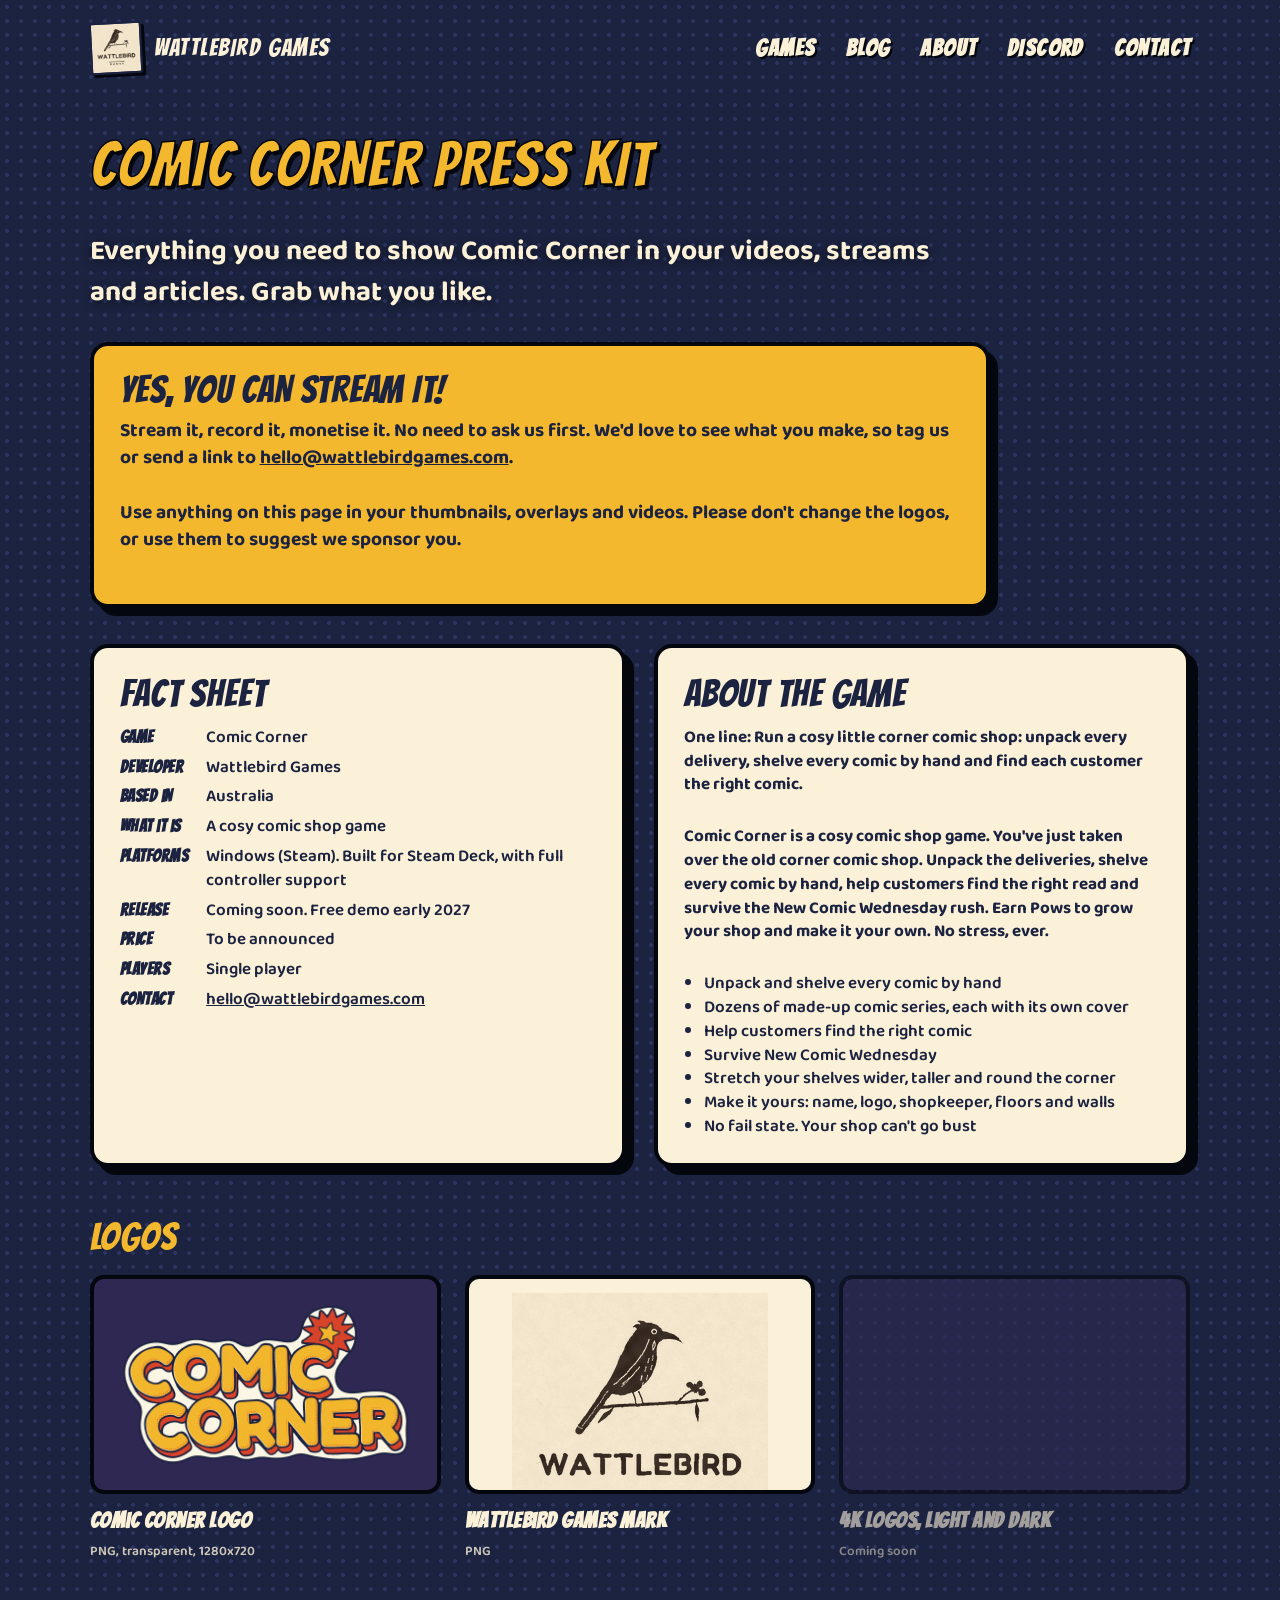
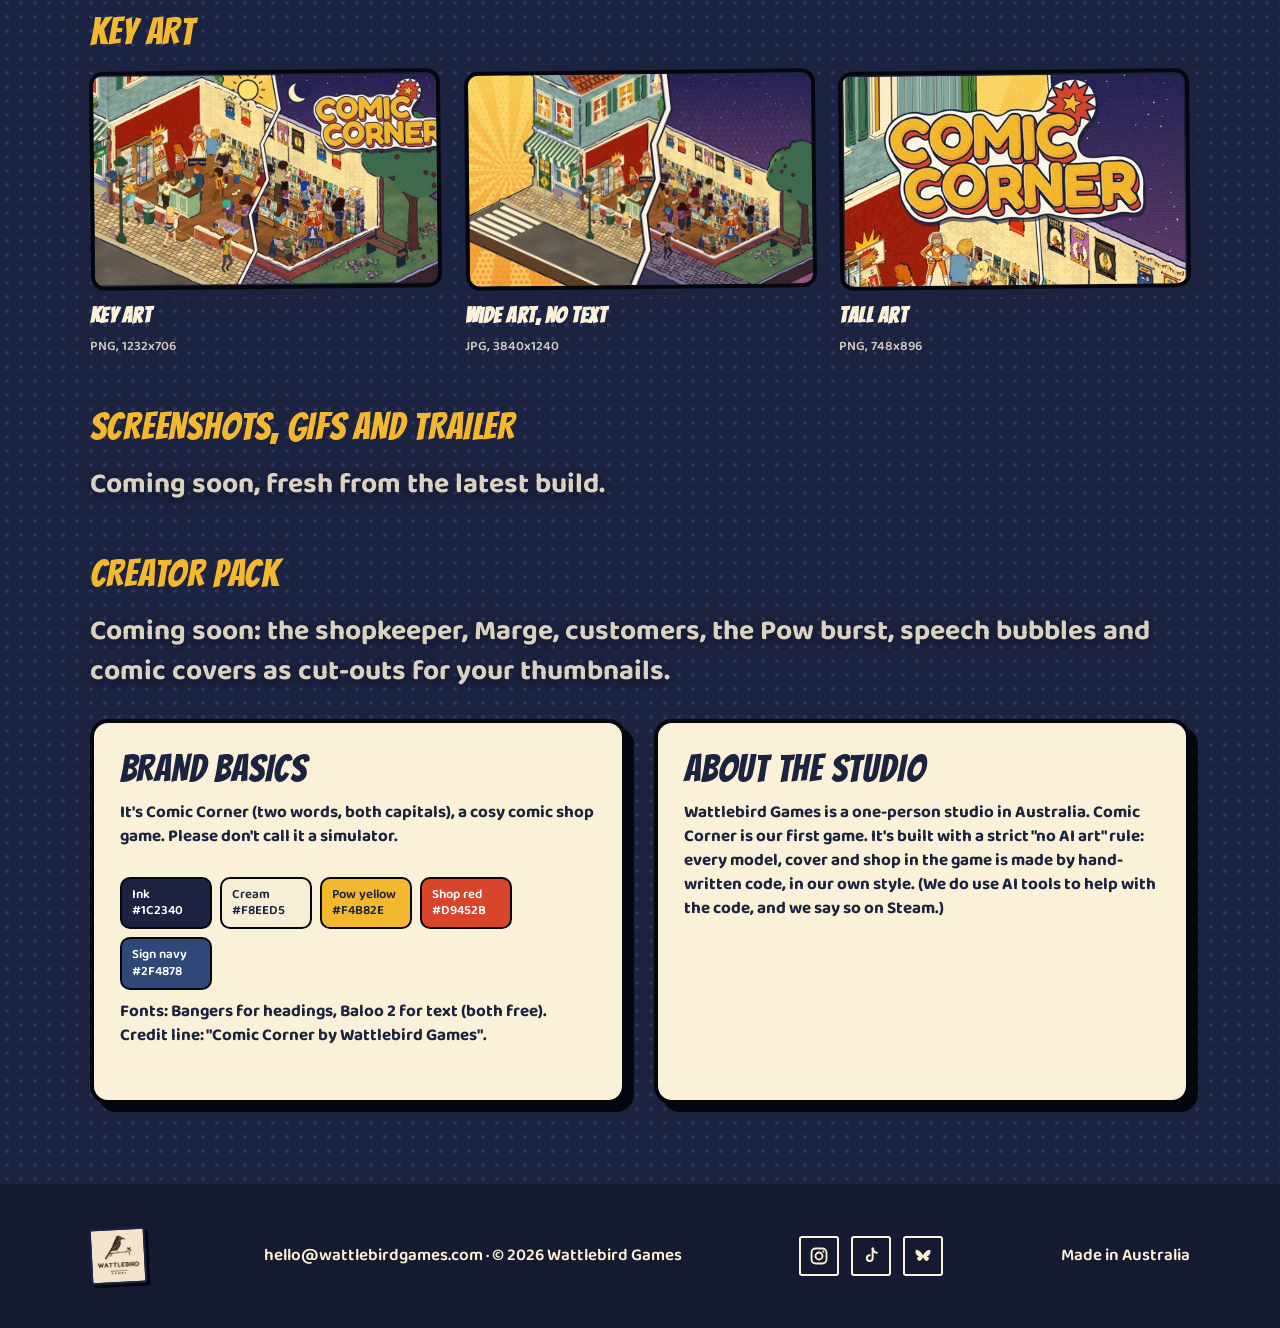
==== press/index.html @ 121e094f "Draft press kit page for Comic Corner (/press) Fact sheet, stream permission, logos, key art, brand " ====
<!doctype html>
<html lang="en-AU">
<head>
<meta charset="utf-8"><meta name="viewport" content="width=device-width,initial-scale=1"><meta name="theme-color" content="#1c2340">
<title>Press kit · Comic Corner · Wattlebird Games</title>
<meta name="description" content="Comic Corner press and creator kit: logos, key art, facts and permission to stream.">
<meta property="og:title" content="Comic Corner press kit"><meta property="og:type" content="website"><meta property="og:url" content="https://wattlebirdgames.com/press/"><meta property="og:description" content="Logos, key art, facts and permission to stream Comic Corner."><meta property="og:image" content="https://wattlebirdgames.com/img/og-comic-corner.jpg"><link rel="canonical" href="https://wattlebirdgames.com/press/">
<link rel="icon" href="../img/favicon.png"><link rel="preload" href="../fonts/Bangers.ttf" as="font" type="font/ttf" crossorigin><link rel="stylesheet" href="../css/site.css">
</head>
<body>
<a class="skip" href="#main">Skip to content</a>
<nav class="top" aria-label="Main">
  <a class="brand" href="../index.html"><img src="../img/mark.png" alt=""><span>WATTLEBIRD GAMES</span></a>
  <div class="links"><a href="../index.html#games">Games</a><a href="../blog/">Blog</a><a href="../index.html#about">About</a><a class="hide-sm" href="#" data-discord>Discord</a><a href="../index.html#contact">Contact</a></div>
</nav>
<main id="main" class="hero blogpage press">
<div class="wide page-top">
  <div class="sec-head"><h2>Comic Corner press kit</h2></div>
  <p class="lead">Everything you need to show Comic Corner in your videos, streams and articles. Grab what you like.</p>

  <div class="ok-box">
    <h3>Yes, you can stream it!</h3>
    <p>Stream it, record it, monetise it. No need to ask us first. We'd love to see what you make, so tag us or send a link to <a href="mailto:hello@wattlebirdgames.com">hello@wattlebirdgames.com</a>.</p>
    <p>Use anything on this page in your thumbnails, overlays and videos. Please don't change the logos, or use them to suggest we sponsor you.</p>
  </div>

  <div class="press-grid">
    <section class="panel" aria-labelledby="facts">
      <h3 id="facts">Fact sheet</h3>
      <dl class="facts">
        <dt>Game</dt><dd>Comic Corner</dd>
        <dt>Developer</dt><dd>Wattlebird Games</dd>
        <dt>Based in</dt><dd>Australia</dd>
        <dt>What it is</dt><dd>A cosy comic shop game</dd>
        <dt>Platforms</dt><dd>Windows (Steam). Built for Steam Deck, with full controller support</dd>
        <dt>Release</dt><dd>Coming soon. Free demo early 2027</dd>
        <dt>Price</dt><dd>To be announced</dd>
        <dt>Players</dt><dd>Single player</dd>
        <dt>Contact</dt><dd><a href="mailto:hello@wattlebirdgames.com">hello@wattlebirdgames.com</a></dd>
      </dl>
    </section>
    <section class="panel" aria-labelledby="about-game">
      <h3 id="about-game">About the game</h3>
      <p><b>One line:</b> Run a cosy little corner comic shop: unpack every delivery, shelve every comic by hand and find each customer the right comic.</p>
      <p>Comic Corner is a cosy comic shop game. You've just taken over the old corner comic shop. Unpack the deliveries, shelve every comic by hand, help customers find the right read and survive the New Comic Wednesday rush. Earn Pows to grow your shop and make it your own. No stress, ever.</p>
      <ul>
        <li>Unpack and shelve every comic by hand</li>
        <li>Dozens of made-up comic series, each with its own cover</li>
        <li>Help customers find the right comic</li>
        <li>Survive New Comic Wednesday</li>
        <li>Stretch your shelves wider, taller and round the corner</li>
        <li>Make it yours: name, logo, shopkeeper, floors and walls</li>
        <li>No fail state. Your shop can't go bust</li>
      </ul>
    </section>
  </div>

  <h3 class="sub">Logos</h3>
  <div class="dl-grid">
    <a class="dl" href="files/comic-corner-logo-1280x720.png" download><span class="chk"><img src="files/comic-corner-logo-1280x720.png" alt="Comic Corner logo" loading="lazy"></span><b>Comic Corner logo</b><small>PNG, transparent, 1280x720</small></a>
    <a class="dl" href="files/wattlebird-games-mark.png" download><span class="chk light"><img src="files/wattlebird-games-mark.png" alt="Wattlebird Games mark" loading="lazy"></span><b>Wattlebird Games mark</b><small>PNG</small></a>
    <div class="dl soon"><span class="chk"></span><b>4K logos, light and dark</b><small>Coming soon</small></div>
  </div>

  <h3 class="sub">Key art</h3>
  <div class="dl-grid">
    <a class="dl" href="files/comic-corner-key-art-1232x706.png" download><span class="frame"><img src="img/key-art.jpg" alt="Comic Corner key art: the shop by day and by night" loading="lazy"></span><b>Key art</b><small>PNG, 1232x706</small></a>
    <a class="dl" href="files/comic-corner-wide-3840x1240.jpg" download><span class="frame"><img src="img/wide.jpg" alt="Wide Comic Corner art, no text" loading="lazy"></span><b>Wide art, no text</b><small>JPG, 3840x1240</small></a>
    <a class="dl" href="files/comic-corner-vertical-748x896.png" download><span class="frame"><img src="img/vertical.jpg" alt="Tall Comic Corner art" loading="lazy"></span><b>Tall art</b><small>PNG, 748x896</small></a>
  </div>

  <h3 class="sub">Screenshots, GIFs and trailer</h3>
  <p class="soon-line">Coming soon, fresh from the latest build.</p>

  <h3 class="sub">Creator pack</h3>
  <p class="soon-line">Coming soon: the shopkeeper, Marge, customers, the Pow burst, speech bubbles and comic covers as cut-outs for your thumbnails.</p>

  <div class="press-grid">
    <section class="panel" aria-labelledby="brand">
      <h3 id="brand">Brand basics</h3>
      <p>It's <b>Comic Corner</b> (two words, both capitals), a <b>cosy comic shop game</b>. Please don't call it a simulator.</p>
      <div class="swatches">
        <span style="--c:#1C2340">Ink<br>#1C2340</span><span style="--c:#F8EED5;--t:#1C2340">Cream<br>#F8EED5</span><span style="--c:#F4B82E;--t:#1C2340">Pow yellow<br>#F4B82E</span><span style="--c:#D9452B">Shop red<br>#D9452B</span><span style="--c:#2F4878">Sign navy<br>#2F4878</span>
      </div>
      <p>Fonts: Bangers for headings, Baloo 2 for text (both free). Credit line: "Comic Corner by Wattlebird Games".</p>
    </section>
    <section class="panel" aria-labelledby="studio">
      <h3 id="studio">About the studio</h3>
      <p>Wattlebird Games is a one-person studio in Australia. Comic Corner is our first game. It's built with a strict "no AI art" rule: every model, cover and shop in the game is made by hand-written code, in our own style. (We do use AI tools to help with the code, and we say so on Steam.)</p>
      <!-- DREW'S LINE GOES HERE -->
    </section>
  </div>
</div>
</main>
<footer>
  <img src="../img/mark.png" alt="Wattlebird Games">
  <span><a href="mailto:hello@wattlebirdgames.com">hello@wattlebirdgames.com</a> · © <span data-year>2026</span> Wattlebird Games</span>
  <div class="socials"><a href="https://www.instagram.com/wattlebirdgames/" target="_blank" rel="noopener" aria-label="Wattlebird Games on Instagram" title="Instagram"><svg viewBox="0 0 24 24" aria-hidden="true"><rect x="3" y="3" width="18" height="18" rx="5" fill="none" stroke="currentColor" stroke-width="2.2"/><circle cx="12" cy="12" r="4.2" fill="none" stroke="currentColor" stroke-width="2.2"/><circle cx="17.3" cy="6.7" r="1.3" fill="currentColor"/></svg></a><a href="https://www.tiktok.com/@wattlebirdgames" target="_blank" rel="noopener" aria-label="Wattlebird Games on TikTok" title="TikTok"><svg viewBox="0 0 24 24" aria-hidden="true"><path d="M14 3v11.5a3.5 3.5 0 1 1-3.5-3.5" fill="none" stroke="currentColor" stroke-width="2.4" stroke-linecap="round"/><path d="M14 3c.4 2.8 2.2 4.6 5 5" fill="none" stroke="currentColor" stroke-width="2.4" stroke-linecap="round"/></svg></a><a href="https://bsky.app/profile/wattlebirdgames.bsky.social" target="_blank" rel="noopener" aria-label="Wattlebird Games on Bluesky" title="Bluesky"><svg viewBox="0 0 24 24" aria-hidden="true"><path d="M12 11C10 7 6.5 4.5 4.5 4.5 3 4.5 3 6 3 7c0 1.5.8 5 4.5 5.5C5 13 4 15 6 17c2.5 2.5 4.5-.5 6-3.5 1.5 3 3.5 6 6 3.5 2-2 1-4-1.5-4.5C20.2 12 21 8.5 21 7c0-1 0-2.5-1.5-2.5-2 0-5.5 2.5-7.5 6.5z" fill="currentColor"/></svg></a></div>
  <span>Made in Australia</span>
</footer>
<script src="../js/site.js"></script>
</body>
</html>
---- css/site.css ----
/* Wattlebird Games website: look "Night on the corner", restyled 23 Nov 2026 with the game's Comic panel kit (Drew picked A) */

:root{
  --cream:#FAEED6; --yel:#F4C440; --ink:#3A2A20;
  --night:#1e2044; --night2:#2f2853; --plum:#4c365f; --rose:#96565c; --peach:#d98a6a;
  --foot:#16172f;
  --pad:clamp(20px,7vw,120px);
}
*{box-sizing:border-box;margin:0;padding:0}
html{scroll-behavior:smooth;-webkit-text-size-adjust:100%}
body{font-family:Baloo,system-ui,sans-serif;background:var(--night);color:var(--cream);line-height:1.4;overflow-x:hidden}
img{max-width:100%;height:auto;display:block}
a{color:inherit}
.skip{position:absolute;left:-999px;top:8px;background:var(--yel);color:var(--ink);padding:8px 14px;border-radius:10px;z-index:9}
.skip:focus{left:8px}

/* Buttons */
.btn{display:inline-block;font-family:Bangers;font-size:clamp(17px,1.6vw,22px);padding:.6em 1.25em;border-radius:14px;
  background:var(--yel);color:var(--ink);border:3px solid var(--ink);text-decoration:none;
  box-shadow:0 4px 0 var(--ink);transition:transform .12s ease,box-shadow .12s ease}
.btn:hover{transform:translateY(-2px);box-shadow:0 6px 0 var(--ink)}
.btn:active{transform:translateY(2px);box-shadow:0 2px 0 var(--ink)}
.btn:focus-visible,a:focus-visible{outline:3px solid var(--yel);outline-offset:3px}
.btn.ghost{background:transparent;color:var(--cream);border-color:var(--cream);box-shadow:none}
.btn.ghost-ink{background:transparent;box-shadow:none}
.btn.big{font-size:clamp(20px,2vw,28px);padding:.65em 1.6em}
.btns{display:flex;flex-wrap:wrap;gap:12px}

/* Nav */
nav.top{position:absolute;inset:0 0 auto 0;z-index:5;display:flex;justify-content:space-between;align-items:center;
  gap:16px;padding:22px var(--pad);font-size:clamp(15px,1.4vw,20px)}
nav.top .brand{display:flex;align-items:center;gap:12px;font-family:Bangers;letter-spacing:2px;text-decoration:none;white-space:nowrap}
nav.top .brand img{height:44px;width:44px;border-radius:6px;filter:invert(1) brightness(2)}
nav.top .links{display:flex;align-items:center;gap:clamp(14px,2.4vw,34px)}
nav.top .links a{text-decoration:none;opacity:.92}
nav.top .links a:hover{opacity:1;text-decoration:underline;text-underline-offset:4px}
nav.top .links .btn{font-size:16px;padding:7px 14px;box-shadow:0 3px 0 var(--ink);opacity:1}
nav.top .links .btn:hover{text-decoration:none}

/* Hero */
.hero{position:relative;min-height:min(900px,100vh);
  background:linear-gradient(#1f1f45 0%,#2f2853 38%,#4c365f 70%,#8a5560 100%);overflow:hidden}
.hero .art{position:absolute;right:-6vw;bottom:0;width:min(1380px,90vw);
  --mx:linear-gradient(90deg,transparent 0,#000 20%);--my:linear-gradient(transparent 0,#000 22%);
  -webkit-mask-image:var(--mx),var(--my);mask-image:var(--mx),var(--my);-webkit-mask-composite:source-in;mask-composite:intersect}
.hero .t{position:relative;z-index:2;padding:clamp(150px,22vh,220px) var(--pad) 0;max-width:calc(520px + 2 * var(--pad))}
.hero .logo{width:min(470px,100%)}
.hero p{font-size:clamp(22px,2.2vw,30px);margin:16px 0 28px;text-shadow:0 2px 10px #0008}
.hero .note{position:absolute;left:var(--pad);bottom:44px;font-size:17px;opacity:.85;z-index:2}

/* Sections */
section{padding:clamp(56px,7vw,90px) var(--pad);position:relative}
.warm{background:linear-gradient(#8a5560,#d98a6a)}
.cream{background:var(--cream);color:var(--ink)}
h2{font-family:Bangers;font-size:clamp(34px,4.2vw,56px);line-height:1.1;margin-bottom:16px}
h3{font-family:Bangers;font-size:clamp(28px,3vw,40px);line-height:1.15;margin-bottom:10px}
.lead{font-size:clamp(18px,1.9vw,26px);line-height:1.45;max-width:880px}
.frame{border:5px solid var(--ink);border-radius:18px;overflow:hidden;box-shadow:10px 10px 0 #00000040;background:var(--ink)}
.frame img{width:100%;height:100%;object-fit:cover}
.wide{max-width:1200px;margin:0 auto}

/* Home: about + games */
.about{display:flex;gap:clamp(30px,5vw,70px);align-items:center}
.about > div{flex:1}
.about .badge{width:clamp(150px,17vw,230px);border-radius:30px;border:5px solid var(--ink);flex:none}
.game-card{display:flex;gap:clamp(28px,4vw,50px);align-items:center;margin-top:20px}
.game-card .frame{flex:1.15;aspect-ratio:620/420}
.game-card .info{flex:1}
.game-card .info .logo{width:min(330px,80%)}
.game-card .info .lead{margin:14px 0 26px}

/* Game page */
.trailer{position:relative;max-width:1000px;margin:0 auto;aspect-ratio:16/9}
.trailer img{filter:brightness(.75)}
.trailer .play{position:absolute;left:50%;top:50%;transform:translate(-50%,-50%);width:clamp(76px,9vw,120px);aspect-ratio:1;
  border-radius:50%;background:var(--yel);border:5px solid var(--ink);display:grid;place-items:center;color:var(--ink);font-size:clamp(30px,3.6vw,50px);padding-left:.12em}
.cap{font-size:clamp(16px,1.6vw,22px);margin-top:14px;text-align:center}
.three{display:grid;grid-template-columns:repeat(3,1fr);gap:28px;margin-top:30px}
.three .frame{aspect-ratio:16/9;background:var(--cream)}
.feat{display:flex;gap:clamp(28px,4.5vw,60px);align-items:center;margin:clamp(36px,5vw,50px) 0}
.feat.flip{flex-direction:row-reverse}
.feat .frame{flex:1.3;aspect-ratio:640/380}
.feat > div:last-child{flex:1}
.cta{text-align:center}
.cta .logo{width:min(380px,80%);margin:0 auto}
.cta .lead{margin:14px auto 28px}

/* Footer */
footer{background:var(--foot);padding:44px var(--pad);display:flex;justify-content:space-between;align-items:center;gap:20px;font-size:17px;flex-wrap:wrap}
footer img{height:56px;width:56px;border-radius:6px;filter:invert(1) brightness(2)}
footer a{text-decoration:none}
footer a:hover{text-decoration:underline}

@media (max-width:1250px) and (min-width:1001px){.hero .art{width:80vw;right:-8vw}}
/* Tablet */
@media (max-width:1000px){
  .hero{min-height:0;padding-bottom:0}
  .hero .t{max-width:none;padding-top:120px}
  .hero .art{position:relative;width:100%;aspect-ratio:4/3;object-fit:cover;object-position:58% 85%;margin-top:10px;--mx:linear-gradient(90deg,transparent 0,#000 12%,#000 88%,transparent);--my:linear-gradient(transparent 0,#000 20%)}
  .hero .note{position:relative;left:auto;bottom:auto;padding:0 var(--pad) 26px;margin-top:-8px}
}
/* Phone */
@media (max-width:720px){
  nav.top{padding:16px 20px}
  nav.top .brand span{display:none}
  nav.top .links{gap:16px;font-size:15px}
  nav.top .links .hide-sm{display:none}
  .hero .t{padding-top:96px;text-align:center}
  .hero .logo{margin:0 auto;width:min(340px,90%)}
  .hero .btns{justify-content:center}
  .hero .note{text-align:center}
  .about{flex-direction:column-reverse;text-align:center}
  .about .badge{width:120px;border-radius:20px;border-width:4px}
  .about .lead{margin:0 auto}
  .game-card,.feat,.feat.flip{flex-direction:column;align-items:stretch}
  .game-card .frame,.feat .frame{flex:none;width:100%}
  .three{grid-template-columns:1fr;gap:22px}
  .frame{box-shadow:6px 6px 0 #00000040;border-width:4px}
  footer{flex-direction:column;text-align:center}
}
@media (prefers-reduced-motion:reduce){*{transition:none!important;scroll-behavior:auto!important}}

.follow{margin:30px 0 10px;font-size:18px;opacity:.9}
.socials{display:flex;gap:12px;justify-content:center;align-items:center}
.socials a{display:inline-flex;width:40px;height:40px;border-radius:50%;align-items:center;justify-content:center;color:var(--cream);border:2px solid currentColor;transition:transform .15s}
.socials a:hover{transform:translateY(-2px)}
.socials svg{width:20px;height:20px}
.socials.big a{width:54px;height:54px;border-width:3px}
.socials.big svg{width:26px;height:26px}

.game-card .frame.capsule{aspect-ratio:1232/706}
.sr{position:absolute;width:1px;height:1px;overflow:hidden;clip:rect(0 0 0 0)}
@media (min-width:1001px){.hero .art{width:min(1240px,70vw);right:-3vw;--mx:linear-gradient(90deg,transparent 0,#000 28%)}}
.game-card .info .playtest{margin:0 0 18px;font-size:clamp(16px,1.3vw,19px)}
.game-card .info .playtest b{font-family:Bangers;font-weight:normal}

/* ===== Game kit: the game's Comic panel kit (Blend): navy ink, cream paper, red + yellow, Bangers caps, Baloo 2 text */
@font-face{font-family:Bangers;src:url(../fonts/Bangers.ttf) format("truetype");font-display:swap}
@font-face{font-family:Baloo;src:url(../fonts/Baloo2.ttf) format("truetype");font-weight:400 800;font-display:swap}
:root{--ink:#1c2340;--cream:#fbf1d8;--yel:#f4b82e;--red:#d9452b;--night:#1c2340;--foot:#151a31;--paper:#fffdf6}
body{font-family:Baloo,system-ui,sans-serif;font-weight:600;background:var(--night)}
h2,h3,nav.top .brand{font-family:Bangers;font-weight:400;letter-spacing:.02em;text-transform:uppercase}
h2{font-size:clamp(44px,5vw,72px)}
.cream h2{color:var(--red);text-shadow:3px 3px 0 var(--ink);-webkit-text-stroke:1.5px var(--ink)}
/* halftone night, like the loading screen */
.hero{background:radial-gradient(circle,#2b3560 1.6px,transparent 2px) 0 0/14px 14px,var(--night)}
.hero p{font-weight:700}
nav.top .brand{font-size:1.35em;letter-spacing:.06em}
/* Buttons = Blend buttons: crisp 3px corners, 2.5px ink edge, hard ink shadow, Bangers caps */
.btn{font-family:Bangers;font-weight:400;letter-spacing:.04em;text-transform:uppercase;font-size:clamp(22px,1.9vw,28px);
  border-radius:3px;border:3px solid var(--ink);box-shadow:4px 4px 0 var(--ink);padding:.45em 1.1em;text-align:center;line-height:1.1}
.btn:hover{transform:translate(-2px,-2px);box-shadow:6px 6px 0 var(--ink)}
.btn:active{transform:translate(3px,3px);box-shadow:1px 1px 0 var(--ink)}
.btn.alt{background:var(--red);color:var(--paper)}
.btn.ghost{background:var(--paper);color:var(--ink);border-color:var(--ink);box-shadow:4px 4px 0 #000a}
.btns.pair{display:grid;grid-template-columns:1fr 1fr;gap:16px;max-width:580px}
/* sections: flat colour, paper grain, no gradients */
.warm{background:radial-gradient(circle,#e25a3f 1.6px,transparent 2px) 0 0/12px 12px,var(--red);color:var(--paper);border-top:4px solid var(--ink);border-bottom:4px solid var(--ink)}
.warm h2{color:var(--yel);text-shadow:3px 3px 0 var(--ink);-webkit-text-stroke:1.5px var(--ink)}
.cream{background:url("data:image/svg+xml,%3Csvg xmlns='http://www.w3.org/2000/svg' width='160' height='160'%3E%3Cfilter id='n'%3E%3CfeTurbulence baseFrequency='.9' numOctaves='2'/%3E%3CfeColorMatrix values='0 0 0 0 .35 0 0 0 0 .28 0 0 0 0 .18 0 0 0 .09 0'/%3E%3C/filter%3E%3Crect width='160' height='160' filter='url(%23n)'/%3E%3C/svg%3E"),var(--cream);color:var(--ink)}
.frame{border:4px solid var(--ink);border-radius:3px;box-shadow:8px 8px 0 var(--ink);transform:rotate(-.6deg)}
.about .badge{border-radius:3px;border-color:var(--ink);box-shadow:6px 6px 0 #0006;transform:rotate(2deg);background:var(--paper)}
.game-card .info .playtest{background:var(--paper);border:2.5px solid var(--ink);box-shadow:4px 4px 0 var(--ink);padding:12px 16px;border-radius:3px;font-weight:600}
.game-card .info .playtest b{font-family:Bangers;font-size:1.25em;letter-spacing:.03em;color:var(--red);text-transform:uppercase}
.hero .note{font-family:Bangers;letter-spacing:.05em;font-size:22px;background:var(--yel);color:var(--ink);border:2.5px solid var(--ink);padding:4px 12px;transform:rotate(-2deg);box-shadow:3px 3px 0 #0008;opacity:1}
.socials a{border-radius:3px}
.btns.pair{display:flex;flex-wrap:wrap;max-width:600px}.btns.pair .btn{flex:1 1 0;min-width:220px;white-space:nowrap;display:flex;align-items:center;justify-content:center}

/* Get in touch: navy halftone like the hero, so the red band is used once */
#contact{background:radial-gradient(circle,#2b3560 1.6px,transparent 2px) 0 0/14px 14px,var(--night);border-bottom:0}
#contact h2{color:var(--yel)}
/* Discord buttons: inked Discord mark, paper fill, ink edge and hard shadow like our title type */
.btn .ico{width:1.25em;height:1.25em;margin-right:.45em;flex:none;overflow:visible;transform:rotate(-6deg);vertical-align:-.25em}
.btn .ico path{fill:var(--paper);stroke:var(--ink);stroke-width:1.4px;paint-order:stroke;stroke-linejoin:round;filter:drop-shadow(1.5px 1.5px 0 var(--ink))}
.btn:not(.alt) .ico path{fill:var(--paper)}
.btn{display:inline-flex;align-items:center;justify-content:center}
/* on navy, the ink shadow needs to be darker than the page to show */
.hero .btn,#contact .btn{box-shadow:4px 4px 0 #05070f}
.hero .btn:hover,#contact .btn:hover{box-shadow:6px 6px 0 #05070f}
/* logo tile: the cream mark as printed, ink edge + hard shadow, so it stands off the navy (Drew, 23 Nov) */
nav.top .brand img,footer img{filter:none;border:2.5px solid var(--ink);border-radius:3px;box-shadow:3px 3px 0 #05070f;background:var(--cream);transform:rotate(-3deg)}
nav.top .brand img{height:52px;width:52px}
/* top menu: comic caps like the game's title type (Drew picked A, 23 Nov) */
nav.top .links a{font-family:Bangers;letter-spacing:.06em;text-transform:uppercase;font-size:1.3em;opacity:1;text-shadow:2px 2px 0 #05070f}
nav.top .links a:hover{color:var(--yel);text-decoration:underline;text-decoration-thickness:3px;text-underline-offset:5px}

/* ===== Dev blog (Drew OK 23 Nov). Pages are built by tools/build_blog.py ===== */
.blogsec{border-top:4px solid var(--ink)}
.sec-head{display:flex;justify-content:space-between;align-items:baseline;gap:20px;flex-wrap:wrap}
.more,.rss{font-family:Bangers;letter-spacing:.05em;font-size:24px;color:var(--ink);text-decoration:none;border-bottom:3px solid var(--yel)}
.posts{display:grid;grid-template-columns:repeat(3,1fr);gap:30px;margin-top:26px}
.post-card{display:block;background:var(--paper);border:3px solid var(--ink);box-shadow:5px 5px 0 var(--ink);text-decoration:none;color:var(--ink);transition:transform .12s}
.post-card:nth-child(2){transform:rotate(.6deg)}.post-card:nth-child(3){transform:rotate(-.5deg)}
.post-card:hover{transform:translate(-2px,-2px)}
.pc-img{position:relative;aspect-ratio:16/9;overflow:hidden;border-bottom:3px solid var(--ink)}
.pc-img img{width:100%;height:100%;object-fit:cover}
.issue{position:absolute;top:10px;left:10px;background:var(--yel);border:2.5px solid var(--ink);font-family:Bangers;font-size:20px;letter-spacing:.05em;padding:2px 10px;transform:rotate(-3deg);box-shadow:2px 2px 0 var(--ink)}
.pc-t{padding:14px 18px 18px}.pc-t h3{font-size:30px;margin:0 0 4px;color:var(--ink)}.pc-t p{font-size:16px;color:#6a6254}
/* blog pages */
.blogpage{min-height:0;padding:0 var(--pad) 80px}
.blogpage h2{color:var(--yel);text-shadow:3px 3px 0 #05070f;-webkit-text-stroke:1.5px #05070f}
.blogpage .rss{color:var(--cream)}
.page-top{padding-top:130px}
.post{max-width:780px;margin:0 auto;background:var(--paper);border:3px solid var(--ink);box-shadow:8px 8px 0 var(--ink);padding:clamp(24px,4vw,56px);color:var(--ink)}
.post h1{font-family:Bangers;font-weight:400;font-size:clamp(44px,5vw,68px);line-height:1;color:var(--red);-webkit-text-stroke:1.5px var(--ink);text-shadow:3px 3px 0 var(--ink);margin:16px 0 10px}
.post .meta{font-size:17px;color:#6a6254;margin-bottom:24px}
.post p{font-size:20px;line-height:1.6;margin:0 0 18px;font-weight:500}
.post figure{margin:26px -10px}.post figure img{border:3px solid var(--ink);box-shadow:5px 5px 0 var(--ink)}
.post figcaption{font-size:15px;color:#6a6254;margin-top:10px}
.post .issue{position:static;display:inline-block}
.draft{background:#fff3c4;border-left:5px solid var(--yel);padding:2px 8px;font-style:italic}
.share{display:flex;gap:12px;align-items:center;flex-wrap:wrap;border-top:3px dashed #1c234040;margin-top:30px;padding-top:20px;font-family:Bangers;font-size:22px;letter-spacing:.04em}
.share a{border:2.5px solid var(--ink);padding:4px 12px;text-decoration:none;color:var(--ink);box-shadow:3px 3px 0 var(--ink);background:var(--cream)}
.post-cta{max-width:780px;margin:34px auto 0;background:var(--red);border:3px solid var(--ink);box-shadow:8px 8px 0 #05070f;padding:22px 28px;display:flex;gap:18px;align-items:center;justify-content:space-between;flex-wrap:wrap;color:var(--paper)}
.post-cta b{font-family:Bangers;font-weight:400;font-size:32px;letter-spacing:.03em;color:var(--yel);text-shadow:2px 2px 0 var(--ink)}
.navpost{max-width:780px;margin:24px auto 0;display:flex;justify-content:space-between;font-family:Bangers;font-size:22px;letter-spacing:.04em}
.navpost a{color:var(--yel);text-decoration:none}
@media (max-width:900px){.posts{grid-template-columns:1fr}}
.hero .post-card{box-shadow:6px 6px 0 #05070f}.pc-t .sum{color:var(--ink);font-size:17px;margin-top:6px}
.post p{text-shadow:none}.hero .post{box-shadow:8px 8px 0 #05070f}
.post h2{font-family:Bangers;font-weight:400;font-size:38px;color:var(--ink);-webkit-text-stroke:0;text-shadow:none;margin:30px 0 10px}
.post ul{font-size:20px;line-height:1.6;margin:0 0 18px 24px}.post a{color:var(--red)}
.post figure img{width:100%}

/* Press kit page (28 Nov 2026) */
.press h3.sub{margin-top:48px;color:var(--yel)}
.ok-box{background:var(--yel);color:var(--ink);border:4px solid #05070f;border-radius:18px;box-shadow:8px 8px 0 #05070f;padding:22px 26px;margin:28px 0 36px;max-width:900px}
.ok-box h3{margin-bottom:6px}
.ok-box p{font-size:clamp(16px,1.5vw,20px);margin-top:6px}
.press-grid{display:grid;grid-template-columns:1fr 1fr;gap:28px;margin-top:28px}
.panel{background:var(--cream);color:var(--ink);border:4px solid #05070f;border-radius:18px;padding:24px 26px;box-shadow:8px 8px 0 #05070f}
.panel p{margin-top:10px;font-size:17px}
.panel ul{margin:12px 0 0 20px;font-size:17px}
.facts{display:grid;grid-template-columns:auto 1fr;gap:6px 18px;font-size:17px}
.facts dt{font-family:Bangers;letter-spacing:.5px}
.dl-grid{display:grid;grid-template-columns:repeat(3,1fr);gap:24px;margin-top:16px}
.dl{display:flex;flex-direction:column;gap:6px;text-decoration:none}
.dl b{font-family:Bangers;font-size:22px;letter-spacing:.5px;margin-top:6px}
.dl small{opacity:.8}
.dl .frame,.dl .chk{aspect-ratio:16/10;display:grid;place-items:center;border:4px solid #05070f;border-radius:14px;overflow:hidden}
.dl .chk{background:#2f2853;padding:14px}
.dl .chk.light{background:var(--cream)}
.dl .chk img{max-height:100%;object-fit:contain}
.dl:hover b{text-decoration:underline}
.dl.soon{opacity:.6}
.soon-line{font-size:18px;opacity:.85}
.swatches{display:flex;flex-wrap:wrap;gap:8px;margin-top:12px}
.swatches span{background:var(--c);color:var(--t,#fff);border:2px solid #05070f;border-radius:10px;padding:8px 10px;font-size:13px;line-height:1.25;min-width:92px}
@media (max-width:860px){.press-grid,.dl-grid{grid-template-columns:1fr}}
.press .panel p,.press .panel li,.press .ok-box p,.press .facts{text-shadow:none}
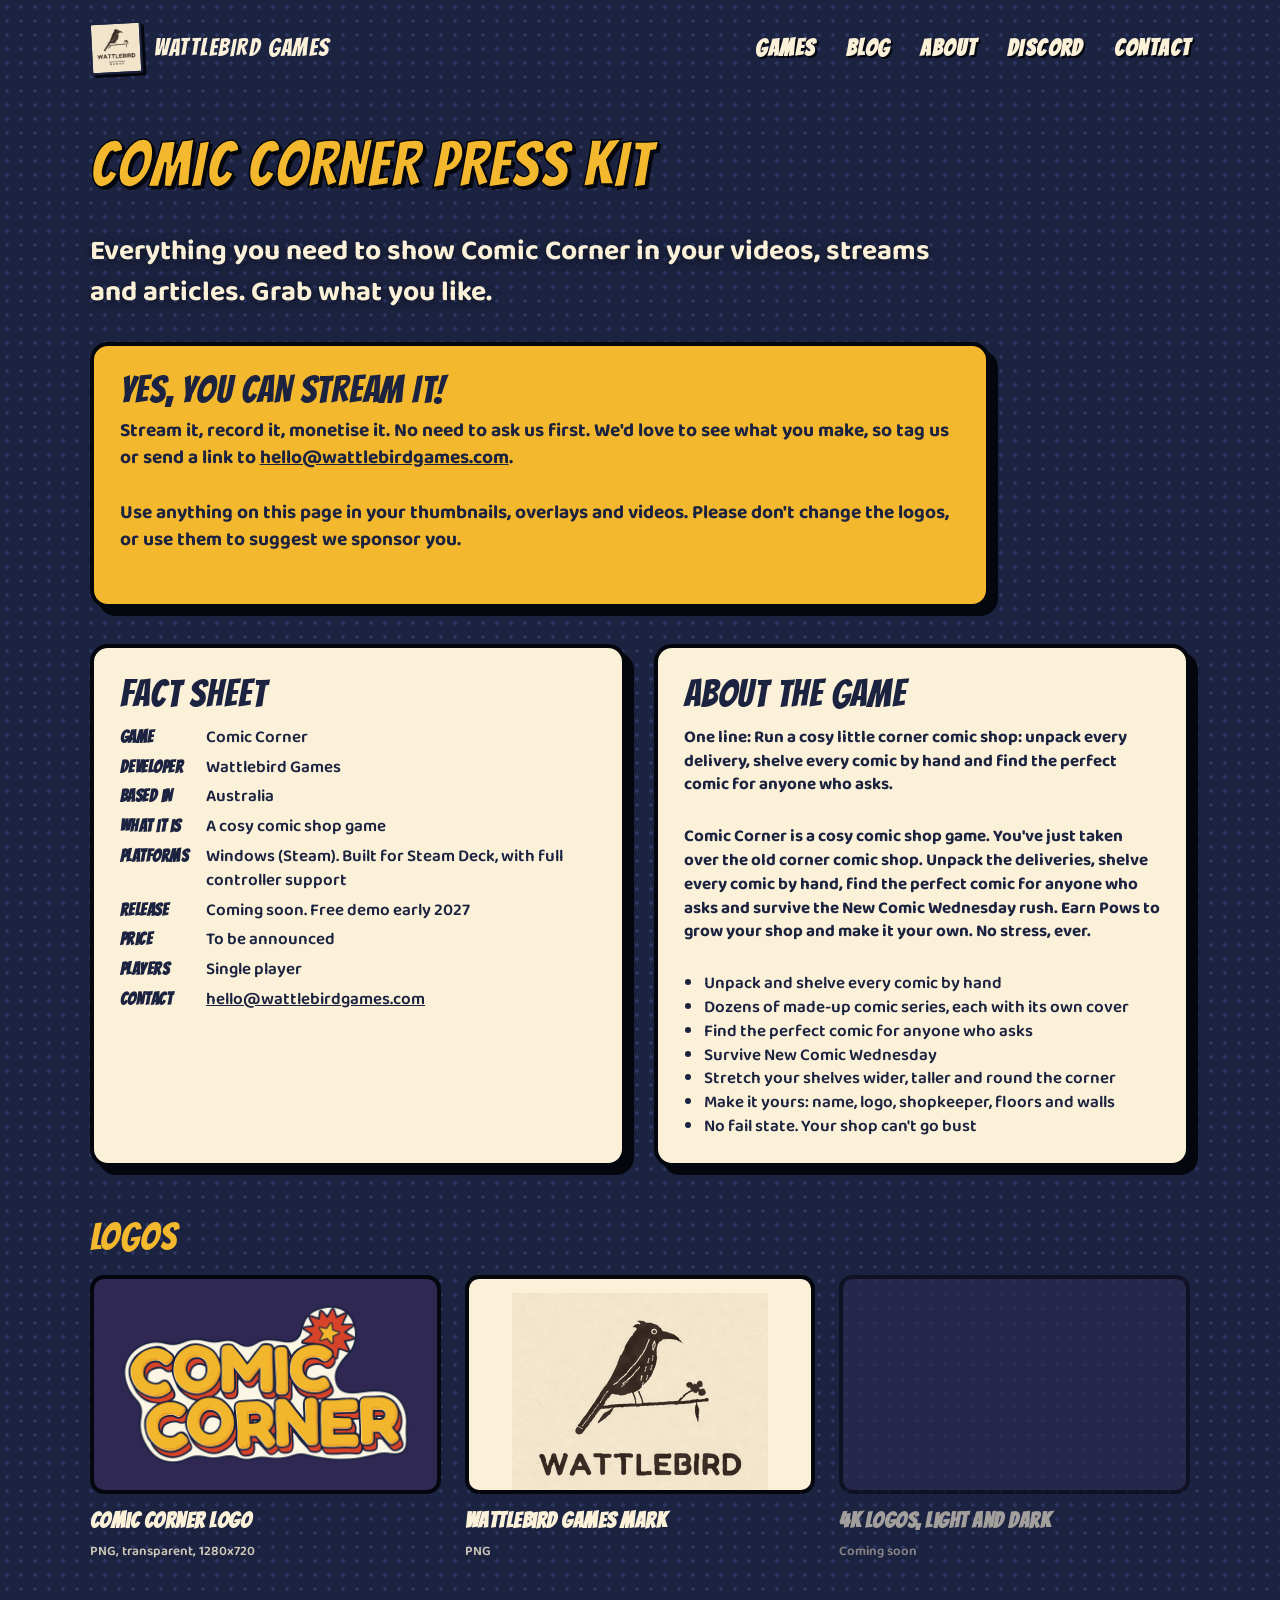
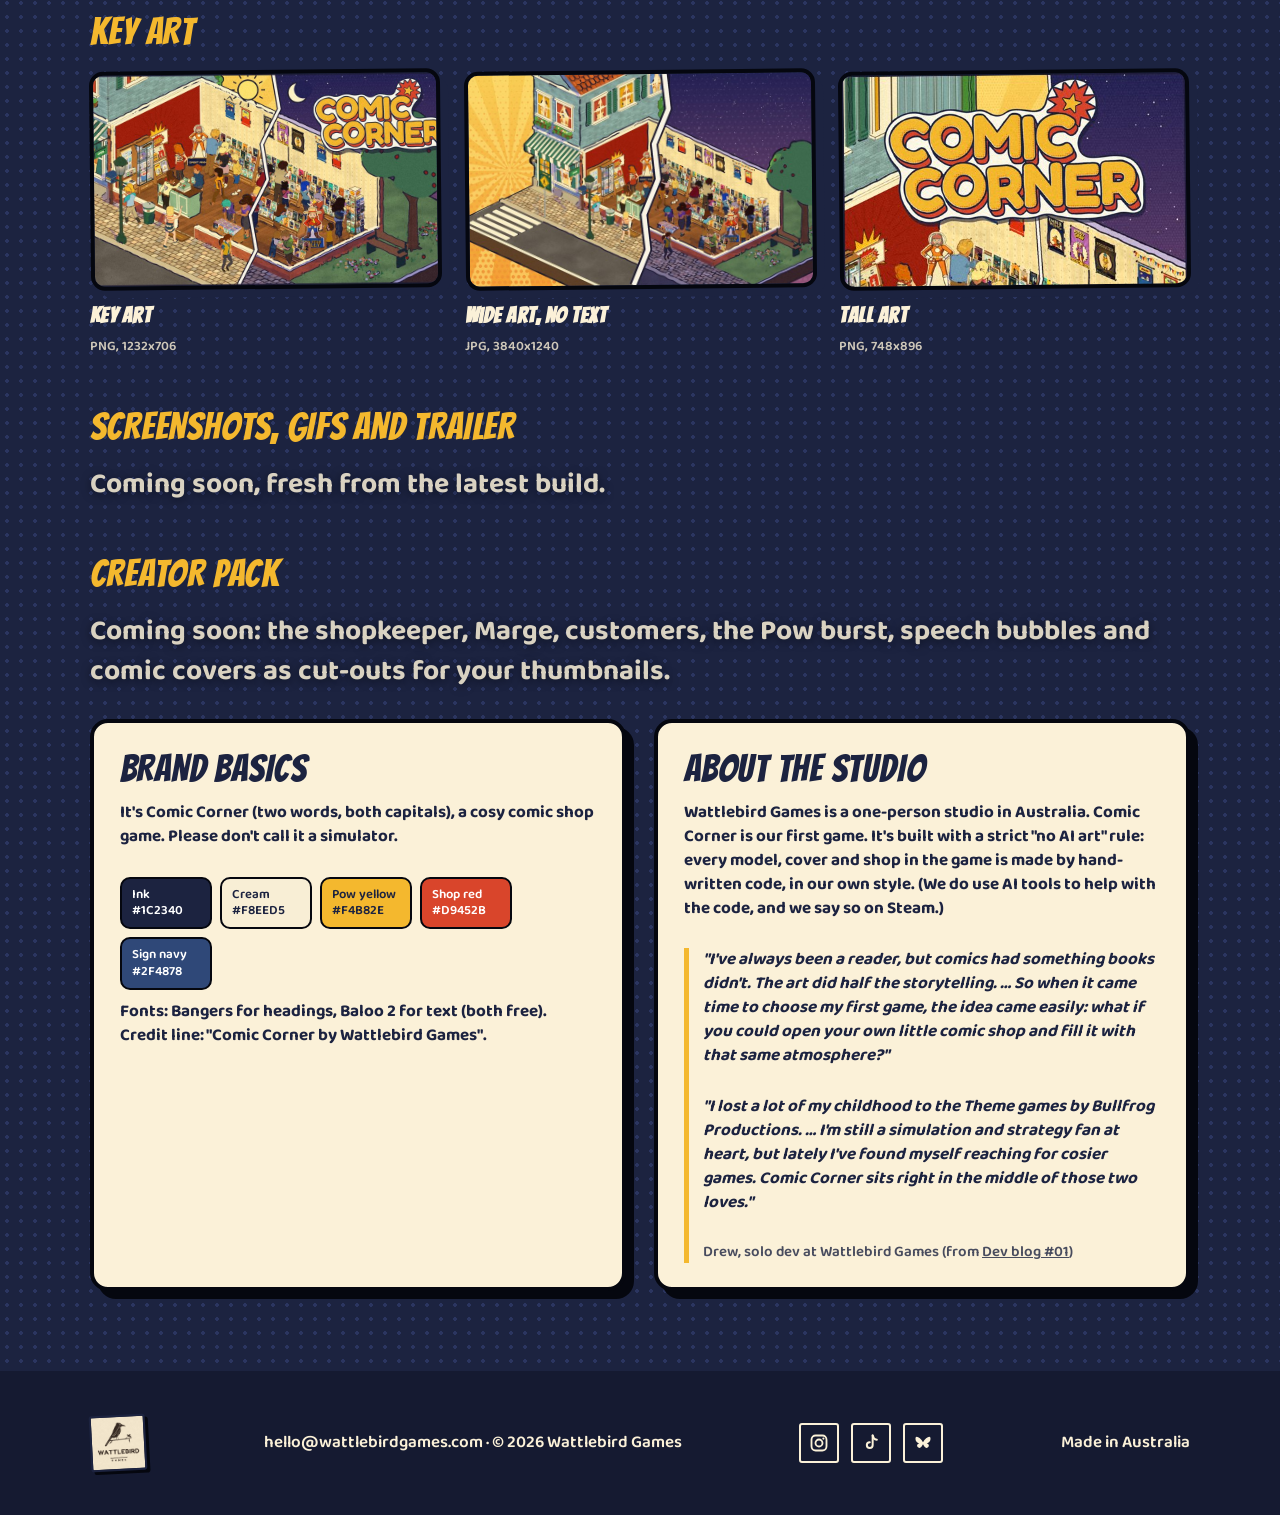
==== commit b3269850: "Press page: Drew's own words from Dev blog #01; 'Find the perfect comic' wording Co-Authored-By: Cla" ====
--- a/press/index.html
+++ b/press/index.html
@@ -41,12 +41,12 @@
     </section>
     <section class="panel" aria-labelledby="about-game">
       <h3 id="about-game">About the game</h3>
-      <p><b>One line:</b> Run a cosy little corner comic shop: unpack every delivery, shelve every comic by hand and find each customer the right comic.</p>
-      <p>Comic Corner is a cosy comic shop game. You've just taken over the old corner comic shop. Unpack the deliveries, shelve every comic by hand, help customers find the right read and survive the New Comic Wednesday rush. Earn Pows to grow your shop and make it your own. No stress, ever.</p>
+      <p><b>One line:</b> Run a cosy little corner comic shop: unpack every delivery, shelve every comic by hand and find the perfect comic for anyone who asks.</p>
+      <p>Comic Corner is a cosy comic shop game. You've just taken over the old corner comic shop. Unpack the deliveries, shelve every comic by hand, find the perfect comic for anyone who asks and survive the New Comic Wednesday rush. Earn Pows to grow your shop and make it your own. No stress, ever.</p>
       <ul>
         <li>Unpack and shelve every comic by hand</li>
         <li>Dozens of made-up comic series, each with its own cover</li>
-        <li>Help customers find the right comic</li>
+        <li>Find the perfect comic for anyone who asks</li>
         <li>Survive New Comic Wednesday</li>
         <li>Stretch your shelves wider, taller and round the corner</li>
         <li>Make it yours: name, logo, shopkeeper, floors and walls</li>
@@ -87,7 +87,7 @@
     <section class="panel" aria-labelledby="studio">
       <h3 id="studio">About the studio</h3>
       <p>Wattlebird Games is a one-person studio in Australia. Comic Corner is our first game. It's built with a strict "no AI art" rule: every model, cover and shop in the game is made by hand-written code, in our own style. (We do use AI tools to help with the code, and we say so on Steam.)</p>
-      <!-- DREW'S LINE GOES HERE -->
+      <blockquote class="drew-quote"><p>"I've always been a reader, but comics had something books didn't. The art did half the storytelling. … So when it came time to choose my first game, the idea came easily: what if you could open your own little comic shop and fill it with that same atmosphere?"</p><p>"I lost a lot of my childhood to the Theme games by Bullfrog Productions. … I'm still a simulation and strategy fan at heart, but lately I've found myself reaching for cosier games. Comic Corner sits right in the middle of those two loves."</p><cite>Drew, solo dev at Wattlebird Games (from <a href="../blog/issue-01/">Dev blog #01</a>)</cite></blockquote>
     </section>
   </div>
 </div>
--- a/css/site.css
+++ b/css/site.css
@@ -248,3 +248,6 @@
 .swatches span{background:var(--c);color:var(--t,#fff);border:2px solid #05070f;border-radius:10px;padding:8px 10px;font-size:13px;line-height:1.25;min-width:92px}
 @media (max-width:860px){.press-grid,.dl-grid{grid-template-columns:1fr}}
 .press .panel p,.press .panel li,.press .ok-box p,.press .facts{text-shadow:none}
+.press .drew-quote{margin-top:14px;border-left:5px solid var(--yel);padding-left:14px}
+.press .drew-quote p{font-style:italic}
+.press .drew-quote cite{display:block;margin-top:8px;font-size:15px;font-style:normal;opacity:.8}
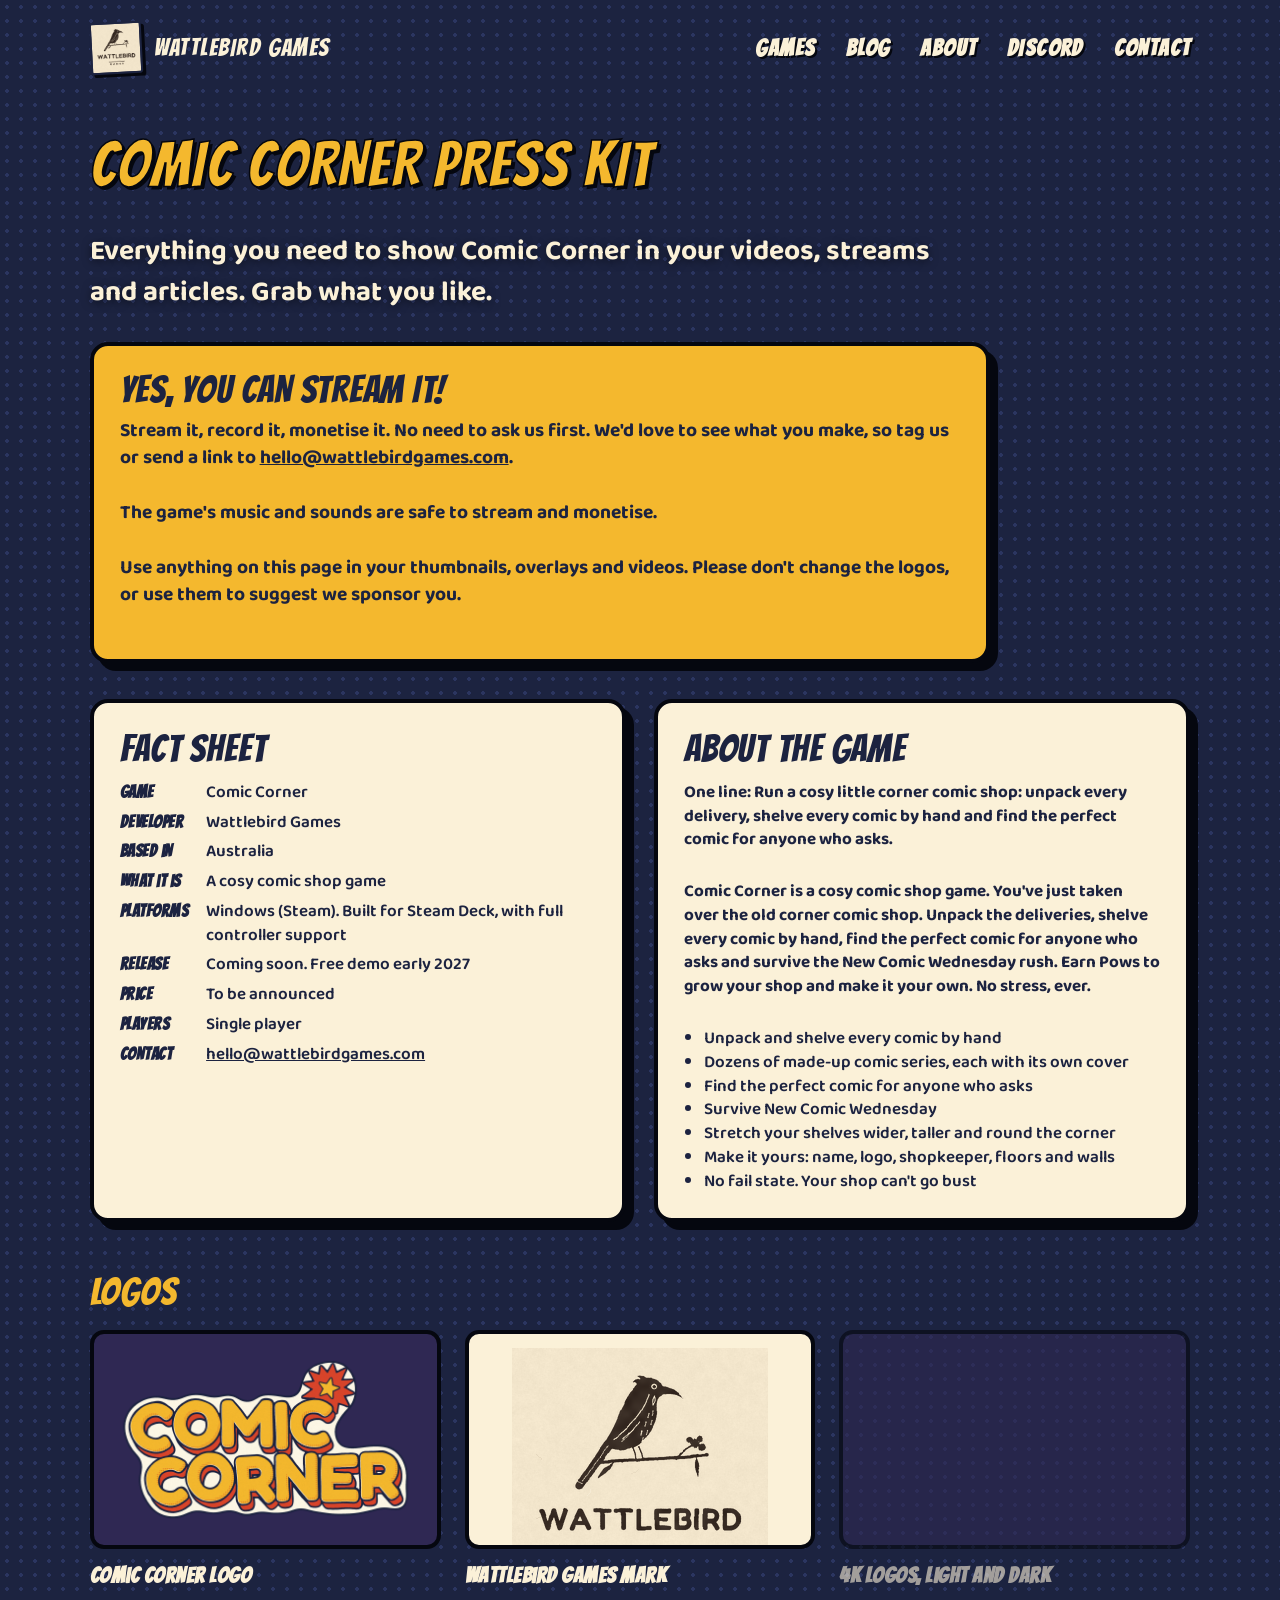
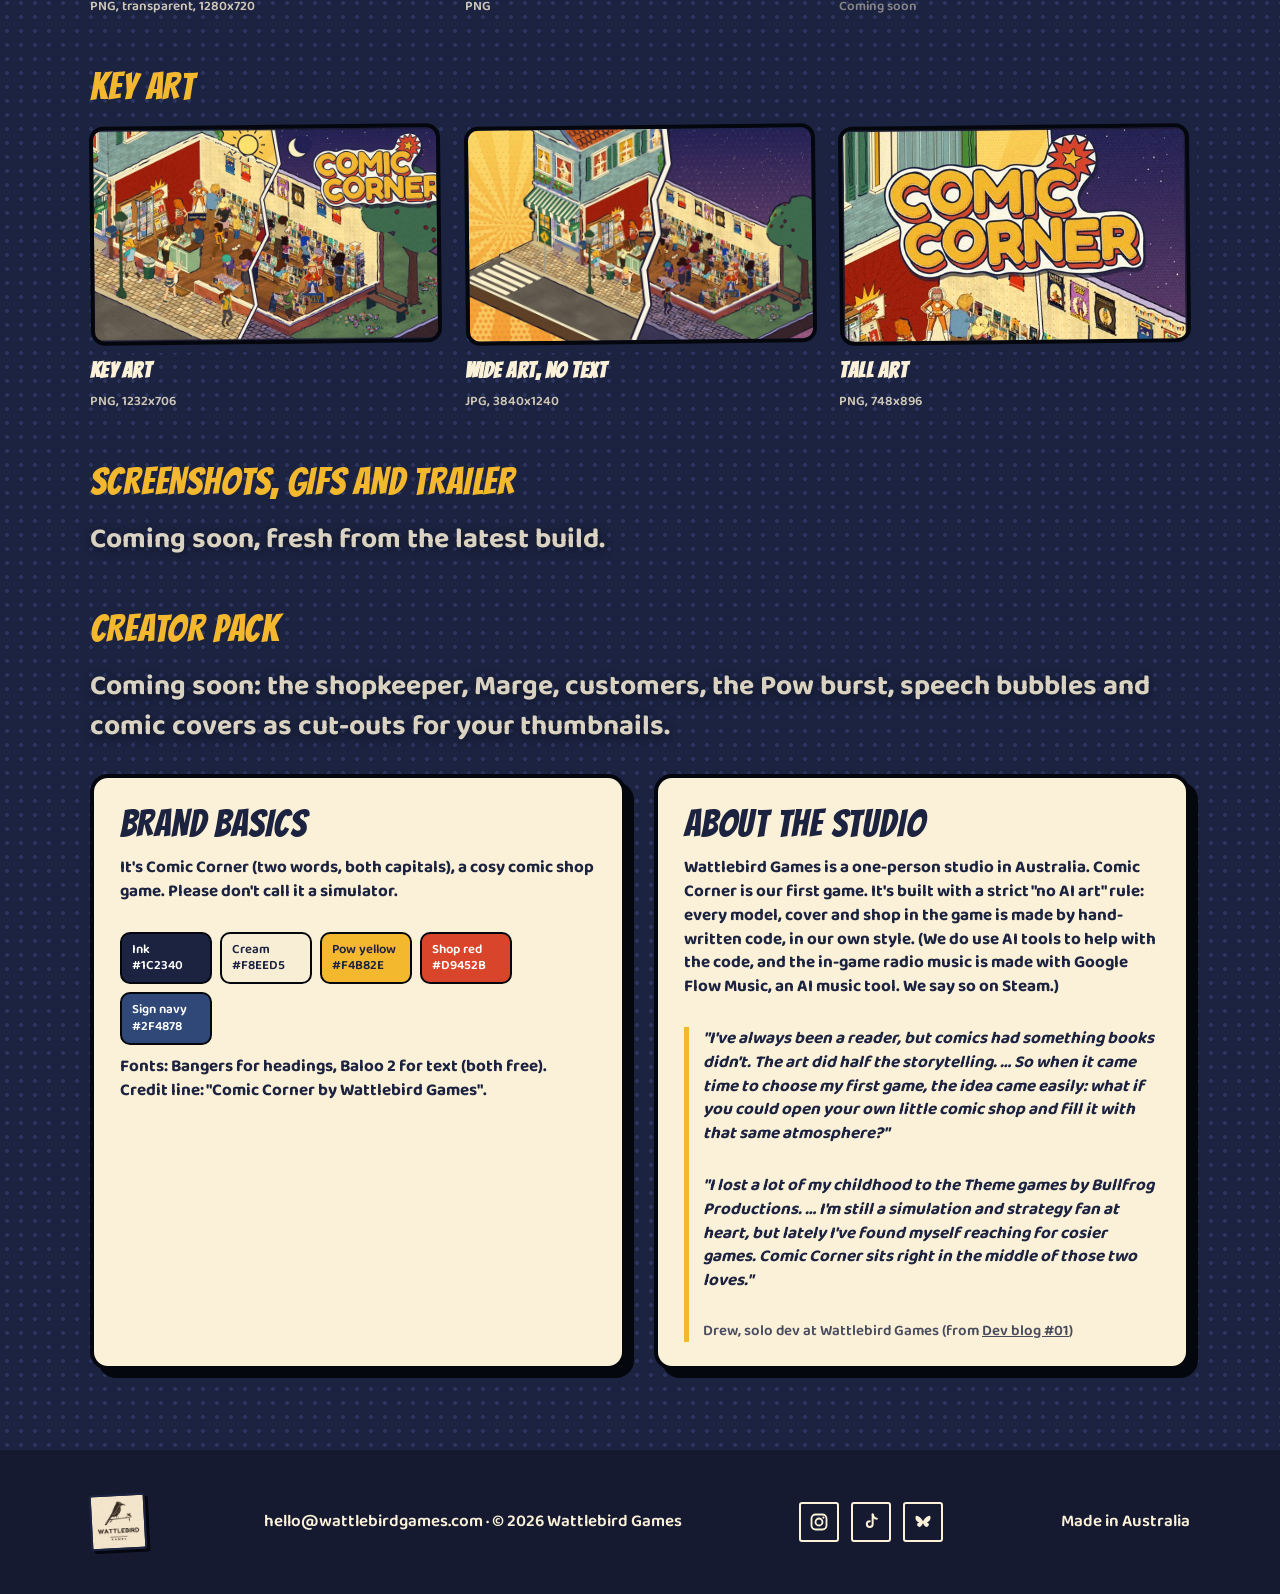
==== commit 15384d7e: "Press page: music cleared to stream; disclose Flow Music radio Co-Authored-By: Claude Opus 5.5 <nore" ====
--- a/press/index.html
+++ b/press/index.html
@@ -21,6 +21,7 @@
   <div class="ok-box">
     <h3>Yes, you can stream it!</h3>
     <p>Stream it, record it, monetise it. No need to ask us first. We'd love to see what you make, so tag us or send a link to <a href="mailto:hello@wattlebirdgames.com">hello@wattlebirdgames.com</a>.</p>
+    <p>The game's music and sounds are safe to stream and monetise.</p>
     <p>Use anything on this page in your thumbnails, overlays and videos. Please don't change the logos, or use them to suggest we sponsor you.</p>
   </div>
 
@@ -86,7 +87,7 @@
     </section>
     <section class="panel" aria-labelledby="studio">
       <h3 id="studio">About the studio</h3>
-      <p>Wattlebird Games is a one-person studio in Australia. Comic Corner is our first game. It's built with a strict "no AI art" rule: every model, cover and shop in the game is made by hand-written code, in our own style. (We do use AI tools to help with the code, and we say so on Steam.)</p>
+      <p>Wattlebird Games is a one-person studio in Australia. Comic Corner is our first game. It's built with a strict "no AI art" rule: every model, cover and shop in the game is made by hand-written code, in our own style. (We do use AI tools to help with the code, and the in-game radio music is made with Google Flow Music, an AI music tool. We say so on Steam.)</p>
       <blockquote class="drew-quote"><p>"I've always been a reader, but comics had something books didn't. The art did half the storytelling. … So when it came time to choose my first game, the idea came easily: what if you could open your own little comic shop and fill it with that same atmosphere?"</p><p>"I lost a lot of my childhood to the Theme games by Bullfrog Productions. … I'm still a simulation and strategy fan at heart, but lately I've found myself reaching for cosier games. Comic Corner sits right in the middle of those two loves."</p><cite>Drew, solo dev at Wattlebird Games (from <a href="../blog/issue-01/">Dev blog #01</a>)</cite></blockquote>
     </section>
   </div>
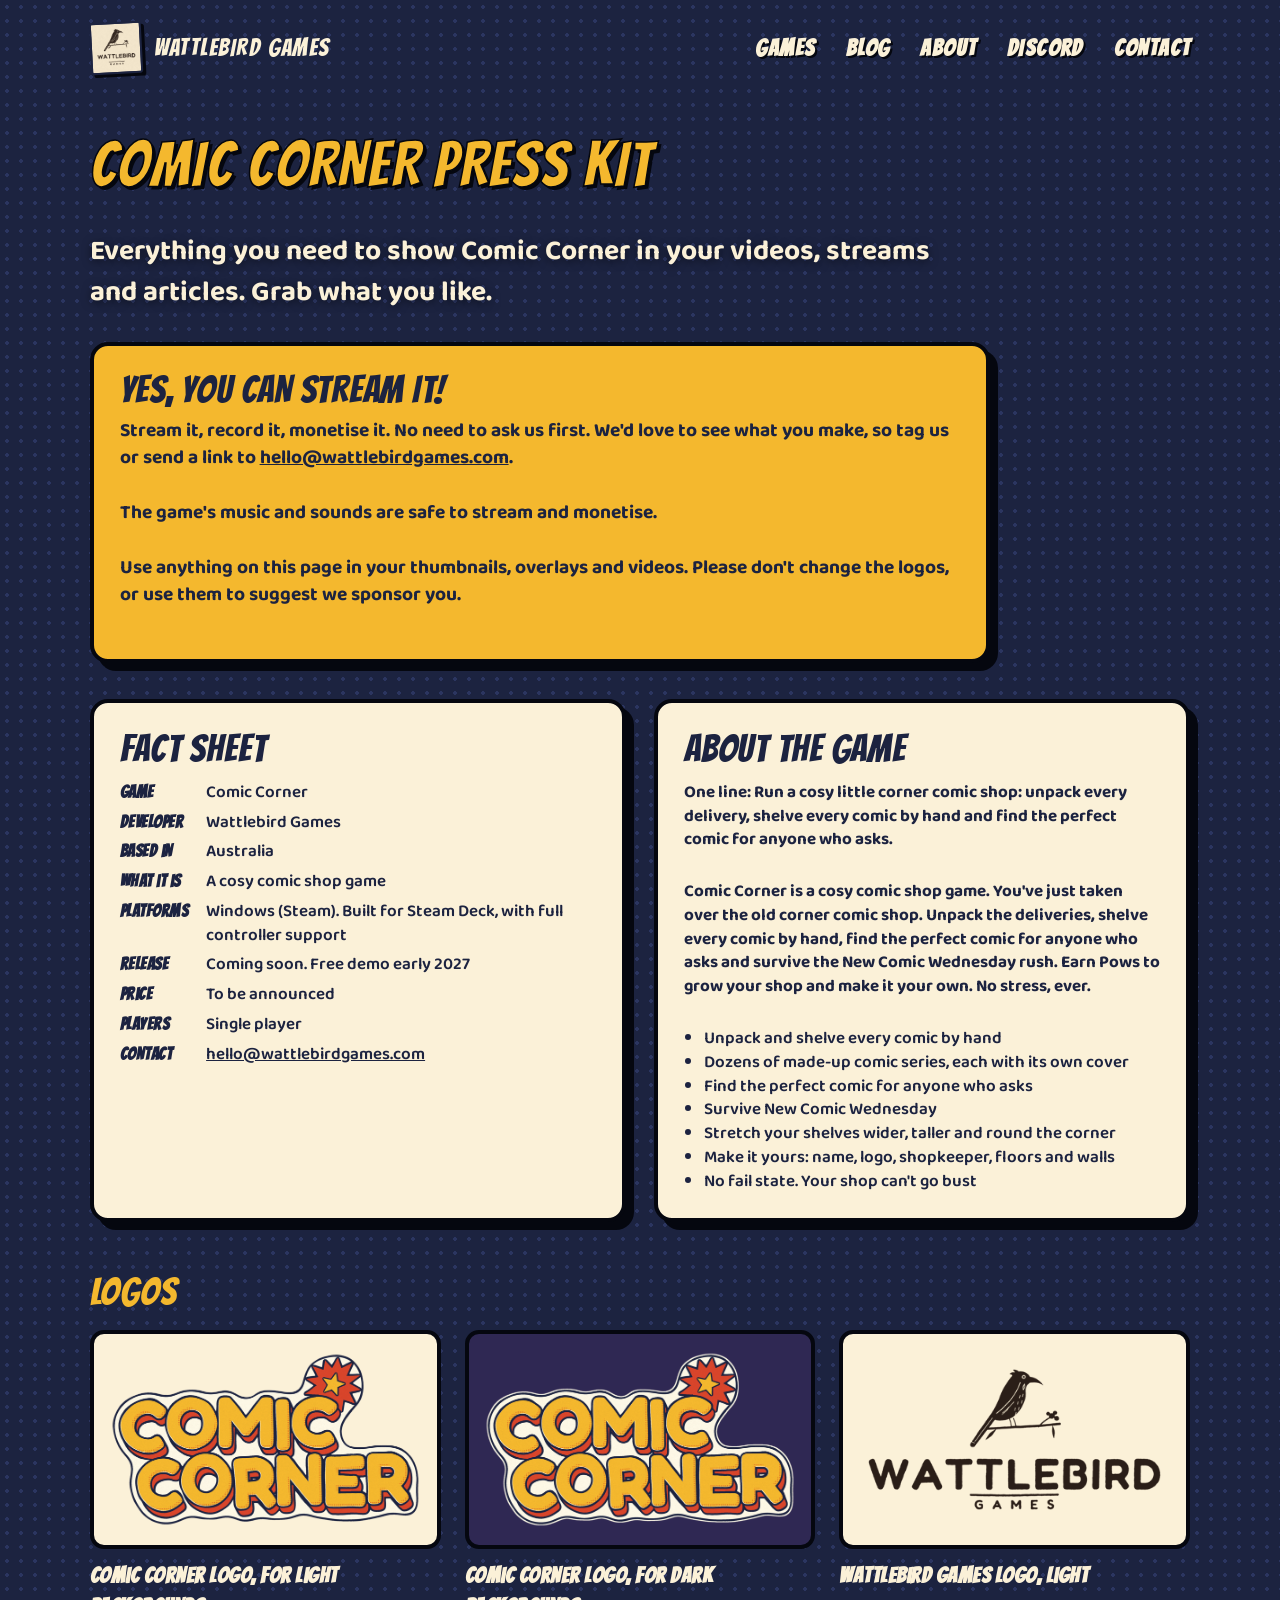
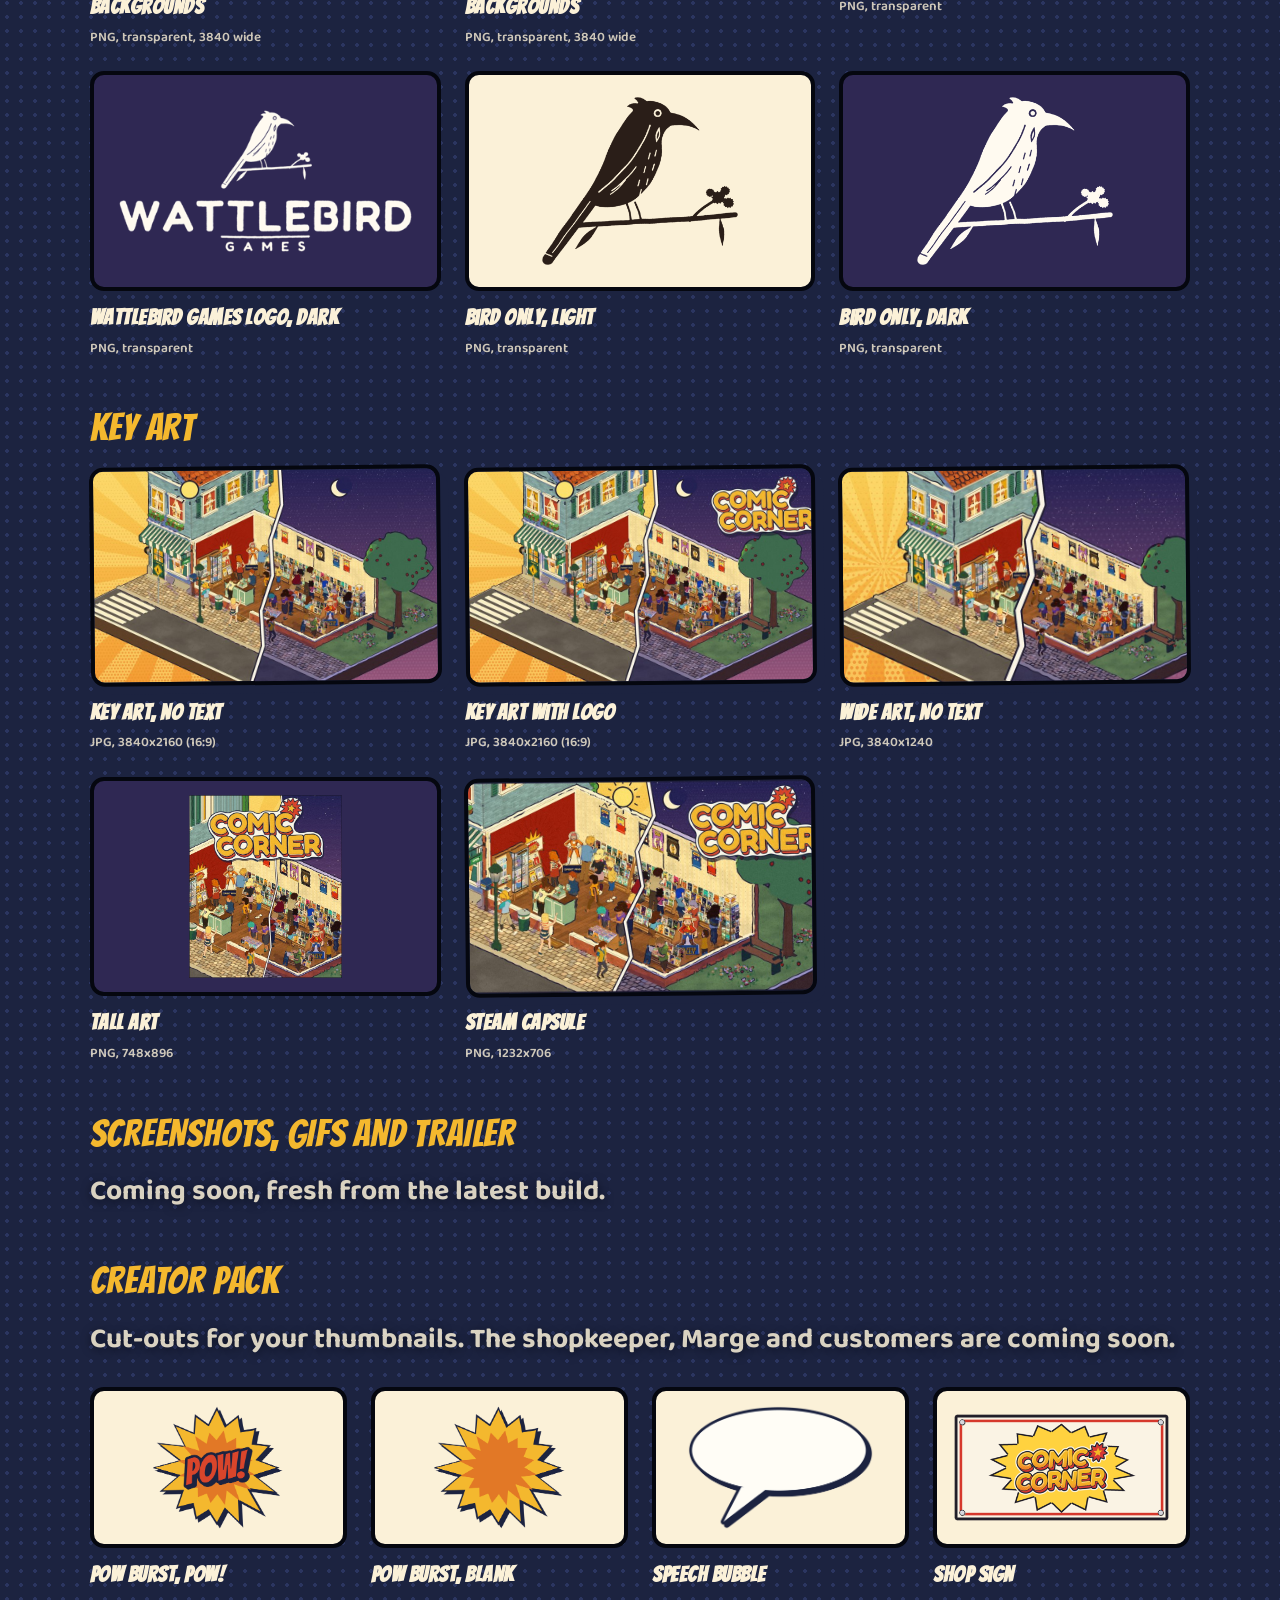
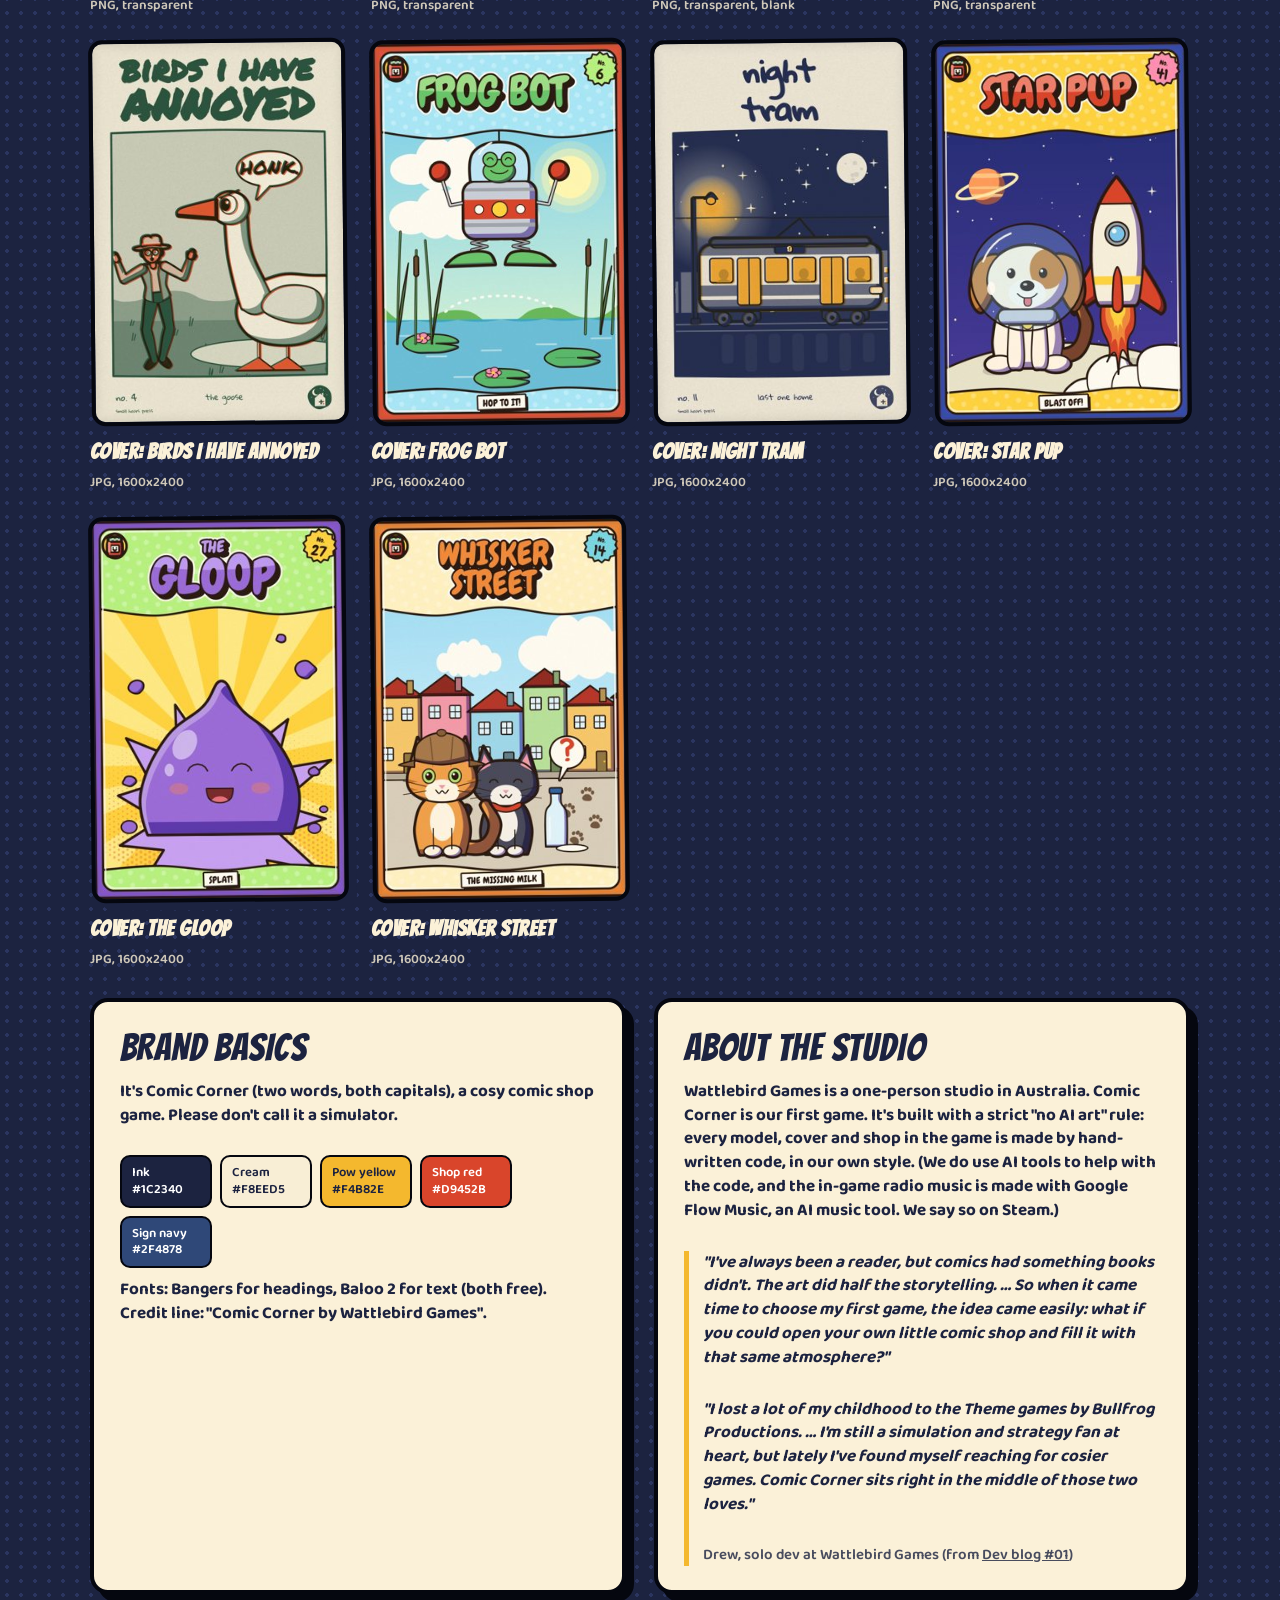
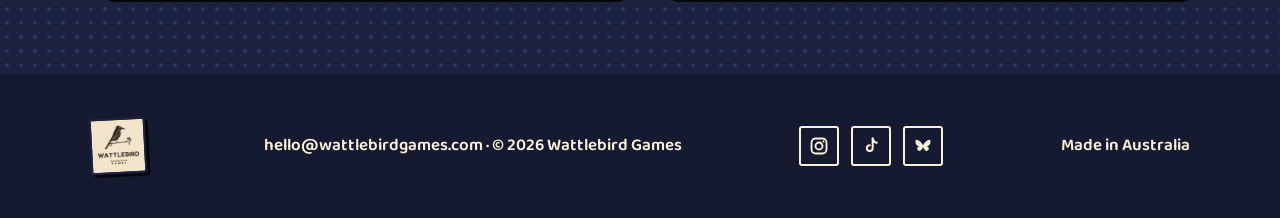
==== commit 217dd369: "Press page: Gus's art set (4K logos, studio logos, 16:9 key art, creator pack) Co-Authored-By: Claud" ====
--- a/press/index.html
+++ b/press/index.html
@@ -58,23 +58,40 @@
 
   <h3 class="sub">Logos</h3>
   <div class="dl-grid">
-    <a class="dl" href="files/comic-corner-logo-1280x720.png" download><span class="chk"><img src="files/comic-corner-logo-1280x720.png" alt="Comic Corner logo" loading="lazy"></span><b>Comic Corner logo</b><small>PNG, transparent, 1280x720</small></a>
-    <a class="dl" href="files/wattlebird-games-mark.png" download><span class="chk light"><img src="files/wattlebird-games-mark.png" alt="Wattlebird Games mark" loading="lazy"></span><b>Wattlebird Games mark</b><small>PNG</small></a>
-    <div class="dl soon"><span class="chk"></span><b>4K logos, light and dark</b><small>Coming soon</small></div>
+    <a class="dl" href="files/comic-corner-logo-4k-for-light-bg.png" download><span class="chk light"><img src="img/cc-light.png" alt="Comic Corner logo, for light backgrounds" loading="lazy"></span><b>Comic Corner logo, for light backgrounds</b><small>PNG, transparent, 3840 wide</small></a>
+    <a class="dl" href="files/comic-corner-logo-4k-for-dark-bg.png" download><span class="chk"><img src="img/cc-dark.png" alt="Comic Corner logo, for dark backgrounds" loading="lazy"></span><b>Comic Corner logo, for dark backgrounds</b><small>PNG, transparent, 3840 wide</small></a>
+    <a class="dl" href="files/wattlebird-games-logo-for-light-bg.png" download><span class="chk light"><img src="img/wattlebird-games-logo-for-light-bg.png" alt="Wattlebird Games logo, light" loading="lazy"></span><b>Wattlebird Games logo, light</b><small>PNG, transparent </small></a>
+    <a class="dl" href="files/wattlebird-games-logo-for-dark-bg.png" download><span class="chk"><img src="img/wattlebird-games-logo-for-dark-bg.png" alt="Wattlebird Games logo, dark" loading="lazy"></span><b>Wattlebird Games logo, dark</b><small>PNG, transparent</small></a>
+    <a class="dl" href="files/wattlebird-games-bird-for-light-bg.png" download><span class="chk light"><img src="img/wattlebird-games-bird-for-light-bg.png" alt="Wattlebird bird" loading="lazy"></span><b>Bird only, light</b><small>PNG, transparent</small></a>
+    <a class="dl" href="files/wattlebird-games-bird-for-dark-bg.png" download><span class="chk"><img src="img/wattlebird-games-bird-for-dark-bg.png" alt="Wattlebird bird" loading="lazy"></span><b>Bird only, dark</b><small>PNG, transparent</small></a>
   </div>
 
   <h3 class="sub">Key art</h3>
   <div class="dl-grid">
-    <a class="dl" href="files/comic-corner-key-art-1232x706.png" download><span class="frame"><img src="img/key-art.jpg" alt="Comic Corner key art: the shop by day and by night" loading="lazy"></span><b>Key art</b><small>PNG, 1232x706</small></a>
-    <a class="dl" href="files/comic-corner-wide-3840x1240.jpg" download><span class="frame"><img src="img/wide.jpg" alt="Wide Comic Corner art, no text" loading="lazy"></span><b>Wide art, no text</b><small>JPG, 3840x1240</small></a>
-    <a class="dl" href="files/comic-corner-vertical-748x896.png" download><span class="frame"><img src="img/vertical.jpg" alt="Tall Comic Corner art" loading="lazy"></span><b>Tall art</b><small>PNG, 748x896</small></a>
+    <a class="dl" href="files/comic-corner-key-art-textless-3840x2160.jpg" download><span class="frame"><img src="img/ka-textless.jpg" alt="Key art, no text" loading="lazy"></span><b>Key art, no text</b><small>JPG, 3840x2160 (16:9)</small></a>
+    <a class="dl" href="files/comic-corner-key-art-logo-3840x2160.jpg" download><span class="frame"><img src="img/ka-logo.jpg" alt="Key art with logo" loading="lazy"></span><b>Key art with logo</b><small>JPG, 3840x2160 (16:9)</small></a>
+    <a class="dl" href="files/comic-corner-wide-3840x1240.jpg" download><span class="frame"><img src="img/wide.jpg" alt="Wide art, no text" loading="lazy"></span><b>Wide art, no text</b><small>JPG, 3840x1240</small></a>
+    <a class="dl" href="files/comic-corner-vertical-748x896.png" download><span class="chk"><img src="img/vertical.jpg" alt="Tall art" loading="lazy"></span><b>Tall art</b><small>PNG, 748x896</small></a>
+    <a class="dl" href="files/comic-corner-key-art-1232x706.png" download><span class="frame"><img src="img/key-art.jpg" alt="Steam capsule" loading="lazy"></span><b>Steam capsule</b><small>PNG, 1232x706</small></a>
   </div>
 
   <h3 class="sub">Screenshots, GIFs and trailer</h3>
   <p class="soon-line">Coming soon, fresh from the latest build.</p>
 
   <h3 class="sub">Creator pack</h3>
-  <p class="soon-line">Coming soon: the shopkeeper, Marge, customers, the Pow burst, speech bubbles and comic covers as cut-outs for your thumbnails.</p>
+  <p class="soon-line">Cut-outs for your thumbnails. The shopkeeper, Marge and customers are coming soon.</p>
+  <div class="dl-grid four">
+    <a class="dl" href="files/pow-burst-pow-text.png" download><span class="chk light"><img src="img/pow-burst-pow-text.png" alt="Pow burst" loading="lazy"></span><b>Pow burst, POW!</b><small>PNG, transparent</small></a>
+    <a class="dl" href="files/pow-burst.png" download><span class="chk light"><img src="img/pow-burst.png" alt="Blank Pow burst" loading="lazy"></span><b>Pow burst, blank</b><small>PNG, transparent</small></a>
+    <a class="dl" href="files/speech-bubble-blank.png" download><span class="chk light"><img src="img/speech-bubble-blank.png" alt="Speech bubble" loading="lazy"></span><b>Speech bubble</b><small>PNG, transparent, blank</small></a>
+    <a class="dl" href="files/shop-sign-comic-corner.png" download><span class="chk light"><img src="img/shop-sign-comic-corner.png" alt="Shop sign" loading="lazy"></span><b>Shop sign</b><small>PNG, transparent</small></a>
+    <a class="dl" href="files/comic-cover-birds-i-have-annoyed-1600x2400.jpg" download><span class="frame tall"><img src="img/comic-cover-birds-i-have-annoyed-1600x2400.jpg" alt="Cover: Birds I Have Annoyed" loading="lazy"></span><b>Cover: Birds I Have Annoyed</b><small>JPG, 1600x2400</small></a>
+    <a class="dl" href="files/comic-cover-frog-bot-1600x2400.jpg" download><span class="frame tall"><img src="img/comic-cover-frog-bot-1600x2400.jpg" alt="Cover: Frog Bot" loading="lazy"></span><b>Cover: Frog Bot</b><small>JPG, 1600x2400</small></a>
+    <a class="dl" href="files/comic-cover-night-tram-1600x2400.jpg" download><span class="frame tall"><img src="img/comic-cover-night-tram-1600x2400.jpg" alt="Cover: Night Tram" loading="lazy"></span><b>Cover: Night Tram</b><small>JPG, 1600x2400</small></a>
+    <a class="dl" href="files/comic-cover-star-pup-1600x2400.jpg" download><span class="frame tall"><img src="img/comic-cover-star-pup-1600x2400.jpg" alt="Cover: Star Pup" loading="lazy"></span><b>Cover: Star Pup</b><small>JPG, 1600x2400</small></a>
+    <a class="dl" href="files/comic-cover-the-gloop-1600x2400.jpg" download><span class="frame tall"><img src="img/comic-cover-the-gloop-1600x2400.jpg" alt="Cover: The Gloop" loading="lazy"></span><b>Cover: The Gloop</b><small>JPG, 1600x2400</small></a>
+    <a class="dl" href="files/comic-cover-whisker-street-1600x2400.jpg" download><span class="frame tall"><img src="img/comic-cover-whisker-street-1600x2400.jpg" alt="Cover: Whisker Street" loading="lazy"></span><b>Cover: Whisker Street</b><small>JPG, 1600x2400</small></a>
+  </div>
 
   <div class="press-grid">
     <section class="panel" aria-labelledby="brand">
--- a/css/site.css
+++ b/css/site.css
@@ -251,3 +251,8 @@
 .press .drew-quote{margin-top:14px;border-left:5px solid var(--yel);padding-left:14px}
 .press .drew-quote p{font-style:italic}
 .press .drew-quote cite{display:block;margin-top:8px;font-size:15px;font-style:normal;opacity:.8}
+.press .dl-grid.four{grid-template-columns:repeat(4,1fr)}
+.press .dl .frame.tall{aspect-ratio:2/3}
+.press .dl small a{color:inherit}
+@media (max-width:860px){.press .dl-grid.four{grid-template-columns:1fr 1fr}}
+.press .dl .chk img{width:100%;height:100%;object-fit:contain;min-height:0}
